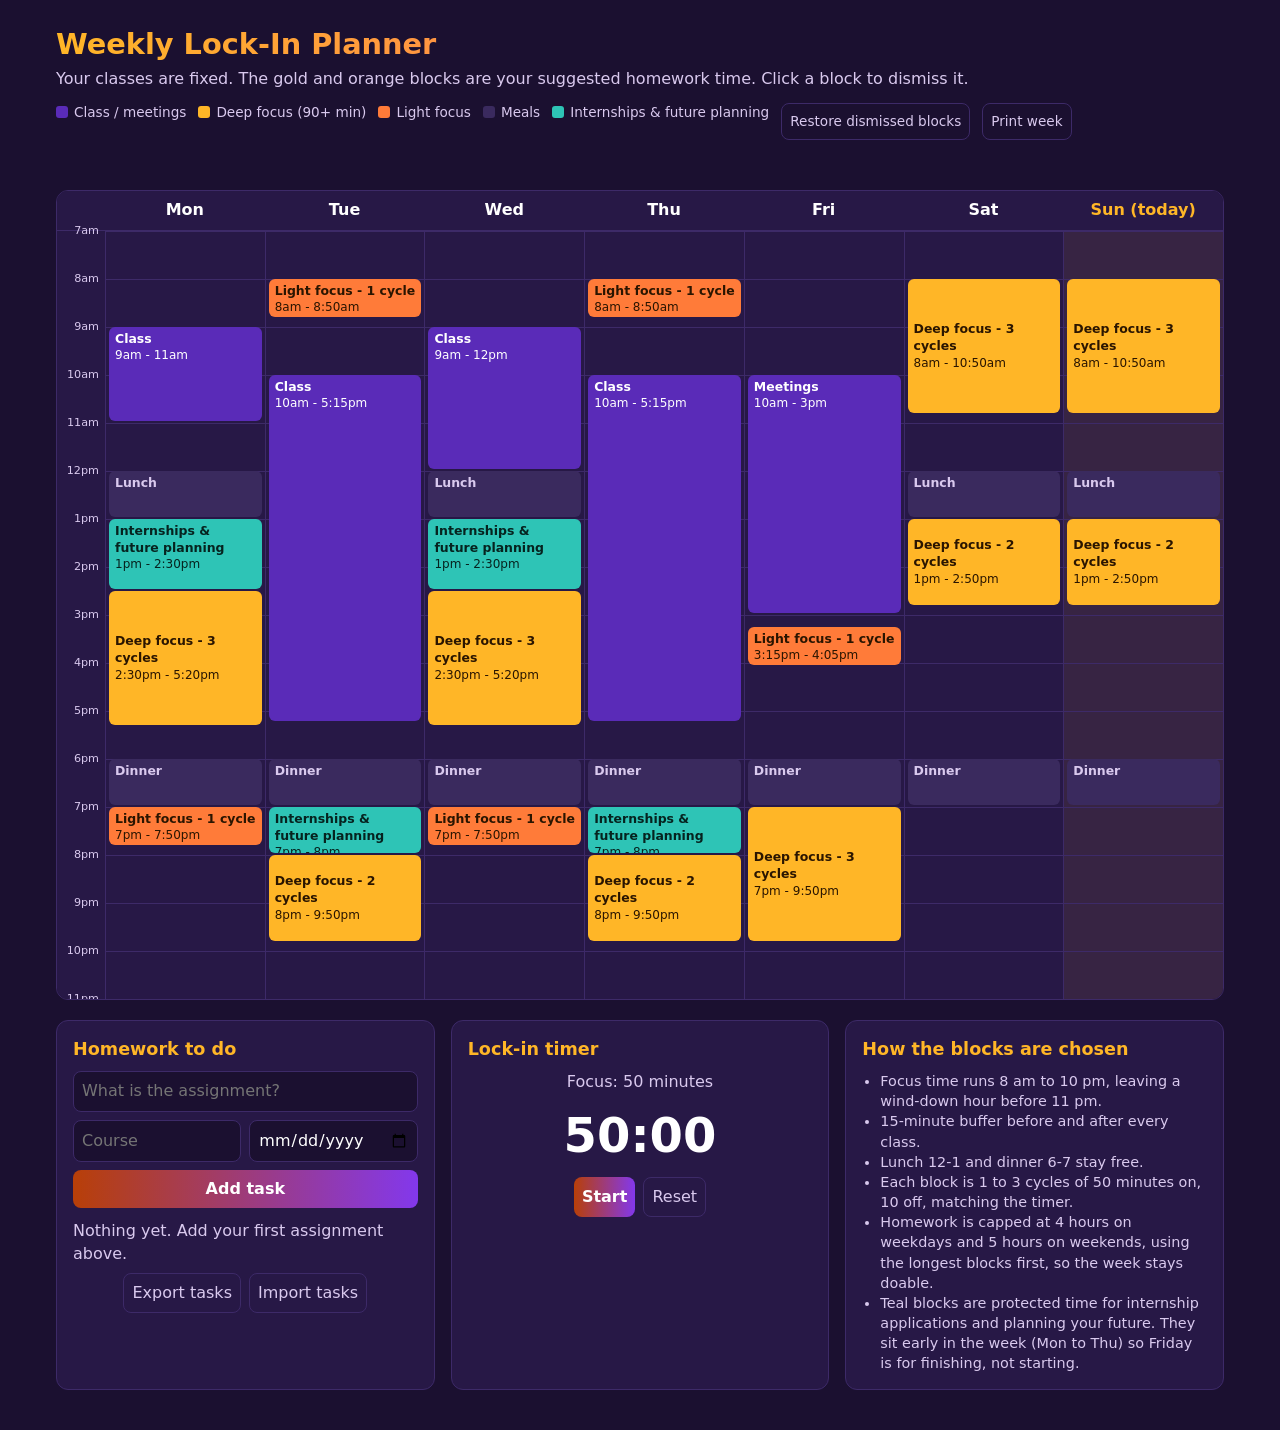
==== week-planner/index.html @ 3fe68243 "Add weekly lock-in planner with focus blocks, tasks, and timer Co-Authored-By: Claude Sonnet 5.5 <no" ====
<!doctype html>
<html lang="en">
<head>
<meta charset="utf-8">
<meta name="viewport" content="width=device-width, initial-scale=1">
<title>Weekly Lock-In Planner</title>
<style>
:root{
  --sun-gold:#ffb627; --sun-orange:#ff7b39; --sun-coral:#ff5177; --sun-purple:#8338ec;
  --bg:#1b1030; --panel:#271846; --line:#3d2a68;
  --text:#ffffff; --muted:#d9c9ee;
  --class:#5a2bb8; --meal:#3a2a5e; --career:#2ec4b6;
}
*{box-sizing:border-box}
body{margin:0;font-family:system-ui,-apple-system,Segoe UI,Roboto,sans-serif;background:var(--bg);color:var(--text);line-height:1.4}
header,main{max-width:1200px;margin:0 auto;padding:0 16px}
header{padding-top:24px;padding-bottom:8px}
h1{margin:0;font-size:1.8rem;background:linear-gradient(90deg,var(--sun-gold),var(--sun-coral));-webkit-background-clip:text;background-clip:text;color:transparent}
.sub{color:var(--muted);margin:4px 0 0}
.legend{display:flex;flex-wrap:wrap;gap:12px;margin:12px 0;font-size:.85rem;color:var(--muted)}
.legend span::before{content:"";display:inline-block;width:12px;height:12px;border-radius:3px;margin-right:6px;vertical-align:-1px}
.l-class::before{background:var(--class)} .l-deep::before{background:var(--sun-gold)} .l-light::before{background:var(--sun-orange)} .l-meal::before{background:var(--meal)} .l-career::before{background:var(--career)}
.scroll{overflow-x:auto;border:1px solid var(--line);border-radius:12px;background:var(--panel)}
.grid{display:grid;grid-template-columns:48px repeat(7,minmax(96px,1fr));min-width:760px}
.head{padding:8px 4px;text-align:center;font-weight:600;border-bottom:1px solid var(--line);background:var(--panel)}
.head.today{color:var(--sun-gold)}
.timecol,.day{position:relative}
.timecol div{position:absolute;right:6px;font-size:.7rem;color:var(--muted);transform:translateY(-50%)}
.day{border-left:1px solid var(--line);background-image:linear-gradient(var(--line) 1px,transparent 1px);background-size:100% 48px}
.day.today{background-color:rgba(255,182,39,.08)}
.blk{position:absolute;left:3px;right:3px;border-radius:6px;padding:3px 6px;font-size:.75rem;overflow:hidden}
.blk b{display:block;font-size:.78rem}
.class{background:var(--class);z-index:2}
.meal{background:var(--meal);color:var(--muted);z-index:1}
.career{background:var(--career);color:#06231f;z-index:2}
.sr{position:absolute;width:1px;height:1px;overflow:hidden;clip:rect(0 0 0 0);white-space:nowrap}
.focus{background:var(--sun-gold);color:#2a1500;cursor:pointer;z-index:1;border:0;text-align:left;font:inherit;font-size:.75rem}
.focus.light{background:var(--sun-orange)}
.focus:hover{outline:2px solid #fff}
.now{position:absolute;left:0;right:0;height:2px;background:var(--sun-coral);z-index:5}
.now::before{content:"";position:absolute;left:-4px;top:-3px;width:8px;height:8px;border-radius:50%;background:var(--sun-coral)}
.panels{display:grid;grid-template-columns:repeat(auto-fit,minmax(300px,1fr));gap:16px;margin:20px 0 40px}
.panel{background:var(--panel);border:1px solid var(--line);border-radius:12px;padding:16px}
.panel h2{margin:0 0 10px;font-size:1.1rem;color:var(--sun-gold)}
form.task{display:grid;grid-template-columns:1fr 1fr;gap:8px;margin-bottom:12px}
form.task input{width:100%}
form.task .wide{grid-column:1/-1}
input,button{font:inherit;padding:8px;border-radius:8px;border:1px solid var(--line);background:var(--bg);color:var(--text)}
button{cursor:pointer;background:linear-gradient(90deg,#b83f08,var(--sun-purple));border:0;font-weight:600}
button.ghost{background:transparent;border:1px solid var(--line);color:var(--muted);font-weight:400}
button:focus-visible,input:focus-visible,.focus:focus-visible{outline:3px solid #fff;outline-offset:2px}
ul{list-style:none;margin:0;padding:0}
li.t{display:flex;gap:8px;align-items:center;padding:8px 0;border-bottom:1px solid var(--line)}
li.t .info{flex:1}
li.t.done .name{text-decoration:line-through;color:var(--muted)}
li.t small{display:block;color:var(--muted)}
li.t.late small.due{color:var(--sun-coral)}
li.t button{padding:8px 12px;font-size:.85rem}
li.t input[type=checkbox]{width:22px;height:22px}
.timer{font-size:3rem;font-weight:700;text-align:center;font-variant-numeric:tabular-nums}
.timer-mode{text-align:center;color:var(--muted);margin-bottom:8px}
.row{display:flex;gap:8px;justify-content:center;flex-wrap:wrap;margin-top:8px}
.empty{color:var(--muted)}
.rules{color:var(--muted);font-size:.9rem;margin:0;padding-left:18px;list-style:disc}
@media (max-width:600px){form.task{grid-template-columns:1fr}}
@media print{
  @page{size:landscape;margin:10mm}
  body{background:#fff;color:#000}
  header .sub,.panels,.noprint{display:none}
  h1{color:#000;background:none}
  .scroll{border:0;overflow:visible;background:#fff}
  .grid{min-width:0;zoom:.62}
  .now{display:none}
  .head{background:#fff;color:#000}
  .timecol div{color:#000}
  .class{background:#c9b6f0;color:#000}.meal{background:#eee;color:#333}.career{background:#9ee6dd;color:#000}
  .focus{background:#ffd873;color:#000}.focus.light{background:#ffc79e}
  *{-webkit-print-color-adjust:exact;print-color-adjust:exact}
}
</style>
</head>
<body>
<header>
  <h1>Weekly Lock-In Planner</h1>
  <p class="sub">Your classes are fixed. The gold and orange blocks are your suggested homework time. Click a block to dismiss it.</p>
  <div class="legend">
    <span class="l-class">Class / meetings</span>
    <span class="l-deep">Deep focus (90+ min)</span>
    <span class="l-light">Light focus</span>
    <span class="l-meal">Meals</span>
    <span class="l-career">Internships &amp; future planning</span>
    <button class="ghost noprint" id="restore" type="button">Restore dismissed blocks</button>
    <button class="ghost noprint" onclick="window.print()" type="button">Print week</button>
  </div>
</header>

<main>
  <p class="noprint" id="undoMsg" role="status" style="color:var(--muted);margin:0 0 8px;min-height:1.4em"></p>
  <div class="scroll"><div class="grid" id="grid" role="group" aria-label="Weekly calendar"></div></div>

  <div class="panels">
    <section class="panel">
      <h2>Homework to do</h2>
      <form class="task" id="taskForm">
        <input class="wide" id="tName" placeholder="What is the assignment?" required maxlength="120" aria-label="Assignment">
        <input id="tCourse" placeholder="Course" maxlength="40" aria-label="Course">
        <input id="tDue" type="date" aria-label="Due date">
        <button class="wide" type="submit">Add task</button>
      </form>
      <ul id="tasks"></ul>
      <div class="row noprint">
        <button class="ghost" id="export" type="button">Export tasks</button>
        <button class="ghost" id="import" type="button">Import tasks</button>
        <input id="importFile" type="file" accept="application/json" hidden>
      </div>
    </section>

    <section class="panel">
      <h2>Lock-in timer</h2>
      <div class="timer-mode" id="mode">Focus: 50 minutes</div>
      <div class="timer" id="clock" role="timer" aria-live="off">50:00</div>
      <div class="sr" id="announce" aria-live="polite"></div>
      <div class="row">
        <button id="start" type="button">Start</button>
        <button class="ghost" id="reset" type="button">Reset</button>
      </div>
    </section>

    <section class="panel">
      <h2>How the blocks are chosen</h2>
      <ul class="rules">
        <li>Focus time runs 8 am to 10 pm, leaving a wind-down hour before 11 pm.</li>
        <li>15-minute buffer before and after every class.</li>
        <li>Lunch 12-1 and dinner 6-7 stay free.</li>
        <li>Each block is 1 to 3 cycles of 50 minutes on, 10 off, matching the timer.</li>
        <li>Homework is capped at 4 hours on weekdays and 5 hours on weekends, using the longest blocks first, so the week stays doable.</li>
        <li>Teal blocks are protected time for internship applications and planning your future. They sit early in the week (Mon to Thu) so Friday is for finishing, not starting.</li>
      </ul>
    </section>
  </div>
</main>

<script>
// ----- Config: edit these to change the schedule -----
const DAYS = ['Mon','Tue','Wed','Thu','Fri','Sat','Sun'];
const EVENTS = [
  {day:0, start:'09:00', end:'11:00', name:'Class'},
  {day:1, start:'10:00', end:'17:15', name:'Class'},
  {day:2, start:'09:00', end:'12:00', name:'Class'},
  {day:3, start:'10:00', end:'17:15', name:'Class'},
  {day:4, start:'10:00', end:'15:00', name:'Meetings'}
];
const MEALS = [{start:'12:00', end:'13:00', name:'Lunch'}, {start:'18:00', end:'19:00', name:'Dinner'}];
// Protected time for internship applications and planning ahead, early in the week so Friday is for finishing
const CAREER = [
  {day:0, start:'13:00', end:'14:30', name:'Internships & future planning'},
  {day:1, start:'19:00', end:'20:00', name:'Internships & future planning'},
  {day:2, start:'13:00', end:'14:30', name:'Internships & future planning'},
  {day:3, start:'19:00', end:'20:00', name:'Internships & future planning'}
];
const CFG = {
  gridStart:7*60, gridEnd:23*60,   // calendar drawn 7 am to 11 pm
  focusStart:8*60, focusEnd:22*60, // allowed focus window
  buffer:15, breakBetween:30,
  maxCycles:3,                     // each cycle = 50 min focus + 10 min break (matches the timer)
  capWeekday:240, capWeekend:300,  // max homework minutes per day
  deepAt:100
};
const PPM = 0.8; // pixels per minute (48px per hour)

// ----- Helpers -----
const $ = id => document.getElementById(id);
const toMin = t => { const [h,m] = t.split(':').map(Number); return h*60+m; };
const fmt = m => { const h=Math.floor(m/60), mm=m%60, ap=h>=12?'pm':'am'; return ((h+11)%12+1)+(mm?':'+String(mm).padStart(2,'0'):'')+ap; };
const y = m => (m-CFG.gridStart)*PPM;
const store = {
  get(k, d){ try{ const v = localStorage.getItem(k); return v ? JSON.parse(v) : d; }catch(e){ return d; } },
  set(k, v){ try{ localStorage.setItem(k, JSON.stringify(v)); }catch(e){} }
};
const todayIdx = () => (new Date().getDay()+6)%7;
const localDate = (d=new Date()) => d.getFullYear()+'-'+String(d.getMonth()+1).padStart(2,'0')+'-'+String(d.getDate()).padStart(2,'0');

// ----- Focus block suggestions -----
function focusBlocks(day){
  const busy = EVENTS.filter(e=>e.day===day).map(e=>[toMin(e.start)-CFG.buffer, toMin(e.end)+CFG.buffer])
    .concat(CAREER.filter(c=>c.day===day).map(c=>[toMin(c.start), toMin(c.end)]))
    .concat(MEALS.map(m=>[toMin(m.start), toMin(m.end)]))
    .sort((a,b)=>a[0]-b[0]);
  const gaps = []; let cur = CFG.focusStart;
  for(const [s,e] of busy){
    if(s>cur) gaps.push([cur, Math.min(s, CFG.focusEnd)]);
    cur = Math.max(cur, e);
  }
  if(cur<CFG.focusEnd) gaps.push([cur, CFG.focusEnd]);
  // Cut each gap into blocks of whole 50/10 cycles (a block of n cycles lasts n*60-10 minutes)
  const all = [];
  for(const [gs,ge] of gaps){
    let s = gs;
    for(;;){
      const cycles = Math.min(CFG.maxCycles, Math.floor((ge-s+10)/60));
      if(cycles<1) break;
      const e = s + cycles*60 - 10;
      all.push({day, start:s, end:e, cycles, id:day+'-'+s});
      s = e + CFG.breakBetween;
    }
  }
  // Keep the longest blocks until the daily cap is reached, so the week stays doable
  let budget = day>=5 ? CFG.capWeekend : CFG.capWeekday;
  const kept = [];
  for(const b of all.slice().sort((a,b)=>(b.end-b.start)-(a.end-a.start) || a.start-b.start)){
    const cycles = Math.min(b.cycles, Math.floor((budget+10)/60));   // shrink the last block to fit what is left
    if(cycles<1) continue;
    b.cycles = cycles; b.end = b.start + cycles*60 - 10;
    kept.push(b); budget -= b.end-b.start;
  }
  return kept.sort((a,b)=>a.start-b.start);
}

// ----- Render calendar -----
function render(){
  const grid = $('grid'), hidden = store.get('hiddenBlocks', []), today = todayIdx();
  const H = (CFG.gridEnd-CFG.gridStart)*PPM;
  grid.replaceChildren();
  const corner = document.createElement('div'); corner.className='head'; grid.append(corner);
  DAYS.forEach((d,i)=>{ const h=document.createElement('div'); h.className='head'+(i===today?' today':''); h.textContent=i===today?d+' (today)':d; grid.append(h); });

  const tc = document.createElement('div'); tc.className='timecol'; tc.style.height=H+'px';
  for(let m=CFG.gridStart; m<=CFG.gridEnd; m+=60){ const l=document.createElement('div'); l.style.top=y(m)+'px'; l.textContent=fmt(m); tc.append(l); }
  grid.append(tc);

  DAYS.forEach((d,i)=>{
    const col = document.createElement('div'); col.className='day'+(i===today?' today':''); col.style.height=H+'px';
    const add = (cls, s, e, title, sub, tag='div') => {
      const b = document.createElement(tag); b.className='blk '+cls;
      b.style.top=y(s)+'px'; b.style.height=Math.max(y(e)-y(s)-2, 14)+'px';
      const t = document.createElement('b'); t.textContent=title; b.append(t);
      if(sub){ b.append(document.createTextNode(sub)); }
      col.append(b); return b;
    };
    MEALS.forEach(m=>add('meal', toMin(m.start), toMin(m.end), m.name));
    EVENTS.filter(e=>e.day===i).forEach(e=>add('class', toMin(e.start), toMin(e.end), e.name, fmt(toMin(e.start))+' - '+fmt(toMin(e.end))));
    CAREER.filter(c=>c.day===i).forEach(c=>add('career', toMin(c.start), toMin(c.end), c.name, fmt(toMin(c.start))+' - '+fmt(toMin(c.end))));
    focusBlocks(i).filter(b=>!hidden.includes(b.id)).forEach(b=>{
      const deep = b.end-b.start >= CFG.deepAt;
      const label = (deep?'Deep focus':'Light focus')+' - '+b.cycles+(b.cycles>1?' cycles':' cycle');
      const el = add('focus'+(deep?'':' light'), b.start, b.end, label, fmt(b.start)+' - '+fmt(b.end), 'button');
      el.type='button'; el.title='Click to dismiss this block';
      el.setAttribute('aria-label', label+', '+DAYS[i]+' '+fmt(b.start)+' to '+fmt(b.end)+'. Activate to dismiss.');
      el.onclick = () => {
        store.set('hiddenBlocks', hidden.concat(b.id)); render();
        const msg = $('undoMsg'); msg.textContent = 'Dismissed '+DAYS[i]+' '+fmt(b.start)+'. ';
        const u = document.createElement('button'); u.type='button'; u.className='ghost'; u.textContent='Undo';
        u.onclick = () => { store.set('hiddenBlocks', hidden); render(); $('undoMsg').textContent=''; };
        msg.append(u);
      };
    });
    if(i===today){ const n=document.createElement('div'); n.className='now'; n.id='nowLine'; col.append(n); }
    grid.append(col);
  });
  placeNow();
}
function placeNow(){
  const n = $('nowLine'); if(!n) return;
  const d = new Date(), m = d.getHours()*60+d.getMinutes();
  if(m<CFG.gridStart || m>CFG.gridEnd){ n.style.display='none'; return; }
  n.style.display='block'; n.style.top=y(m)+'px';
}
$('restore').onclick = () => { store.set('hiddenBlocks', []); $('undoMsg').textContent=''; render(); };
setInterval(placeNow, 60000);

// ----- Tasks -----
let tasks = store.get('tasks', []);
if(!Array.isArray(tasks)) tasks = [];
tasks = tasks.filter(t => t && typeof t.name==='string').map(t => ({name:t.name, course:String(t.course||''), due:String(t.due||''), done:!!t.done}));
function saveTasks(){ store.set('tasks', tasks); renderTasks(); }
function renderTasks(){
  const ul = $('tasks'); ul.replaceChildren();
  if(!tasks.length){ const li=document.createElement('li'); li.className='empty'; li.textContent='Nothing yet. Add your first assignment above.'; ul.append(li); return; }
  const todayStr = localDate();
  const sorted = tasks.slice().sort((a,b)=> (a.done-b.done) || (a.due||'9999').localeCompare(b.due||'9999'));
  for(const t of sorted){
    const li = document.createElement('li'); li.className='t'+(t.done?' done':'')+(!t.done && t.due && t.due<todayStr?' late':'');
    const cb = document.createElement('input'); cb.type='checkbox'; cb.checked=t.done; cb.setAttribute('aria-label','Mark done: '+t.name);
    cb.onchange = () => { t.done = cb.checked; saveTasks(); };
    const info = document.createElement('div'); info.className='info';
    const nm = document.createElement('span'); nm.className='name'; nm.textContent=t.name;
    const sm = document.createElement('small'); sm.className='due';
    sm.textContent = [t.course, t.due ? 'Due '+new Date(t.due+'T00:00').toLocaleDateString(undefined,{weekday:'short',month:'short',day:'numeric'}) : ''].filter(Boolean).join(' - ');
    info.append(nm, sm);
    const del = document.createElement('button'); del.type='button'; del.className='ghost'; del.textContent='Delete'; del.setAttribute('aria-label','Delete '+t.name);
    del.onclick = () => { tasks = tasks.filter(x=>x!==t); saveTasks(); };
    li.append(cb, info, del); ul.append(li);
  }
}
$('taskForm').onsubmit = e => {
  e.preventDefault();
  tasks.push({name:$('tName').value.trim(), course:$('tCourse').value.trim(), due:$('tDue').value, done:false});
  e.target.reset(); saveTasks();
};
$('export').onclick = () => {
  const a = document.createElement('a');
  a.href = URL.createObjectURL(new Blob([JSON.stringify(tasks,null,2)],{type:'application/json'}));
  a.download = 'planner-tasks.json'; document.body.append(a); a.click(); a.remove();
  setTimeout(() => URL.revokeObjectURL(a.href), 1000);
};
$('import').onclick = () => $('importFile').click();
$('importFile').onchange = e => {
  const f = e.target.files[0]; if(!f) return;
  if(tasks.length && !confirm('Importing replaces your current '+tasks.length+' task(s). Continue?')){ e.target.value=''; return; }
  f.text().then(txt => {
    const data = JSON.parse(txt);
    if(!Array.isArray(data)) throw 0;
    tasks = data.filter(t=>t && typeof t.name==='string').map(t=>({name:t.name.slice(0,120), course:String(t.course||'').slice(0,40), due:/^\d{4}-\d\d-\d\d$/.test(t.due)?t.due:'', done:!!t.done}));
    saveTasks();
  }).catch(()=>alert('That file is not a valid task export.'));
  e.target.value='';
};

// ----- Timer (50 focus / 10 break) -----
const FOCUS = 50*60, BREAK = 10*60;
let mode='focus', left=FOCUS, tick=null, endAt=0, audio=null;
function drawTimer(){
  const t = String(Math.floor(left/60)).padStart(2,'0')+':'+String(left%60).padStart(2,'0');
  $('clock').textContent = t;
  $('mode').textContent = mode==='focus' ? 'Focus: 50 minutes' : 'Break: 10 minutes';
  document.title = tick ? t+' '+(mode==='focus'?'Focus':'Break')+' - Lock-In Planner' : 'Weekly Lock-In Planner';
}
function beep(){
  try{
    audio = audio || new AudioContext();
    const o = audio.createOscillator(), g = audio.createGain();
    o.connect(g); g.connect(audio.destination); g.gain.value = 0.1; o.frequency.value = 880;
    o.start(); o.stop(audio.currentTime+0.4);
  }catch(e){}
}
$('start').onclick = () => {
  if(tick){ clearInterval(tick); tick=null; $('start').textContent='Start'; drawTimer(); return; }
  try{ audio = audio || new AudioContext(); }catch(e){}   // created on a click so browsers allow sound
  $('start').textContent='Pause';
  endAt = Date.now() + left*1000;                          // end time, so background tabs stay accurate
  tick = setInterval(()=>{
    left = Math.max(0, Math.ceil((endAt-Date.now())/1000));
    if(left===0){
      mode = mode==='focus'?'break':'focus'; left = mode==='focus'?FOCUS:BREAK; endAt = Date.now()+left*1000;
      beep(); $('announce').textContent = mode==='focus' ? 'Break over. Focus time.' : 'Focus done. Take a 10 minute break.';
    }
    drawTimer();
  }, 250);
};
$('reset').onclick = () => { clearInterval(tick); tick=null; mode='focus'; left=FOCUS; $('start').textContent='Start'; drawTimer(); };

render(); renderTasks(); drawTimer();
</script>
</body>
</html>
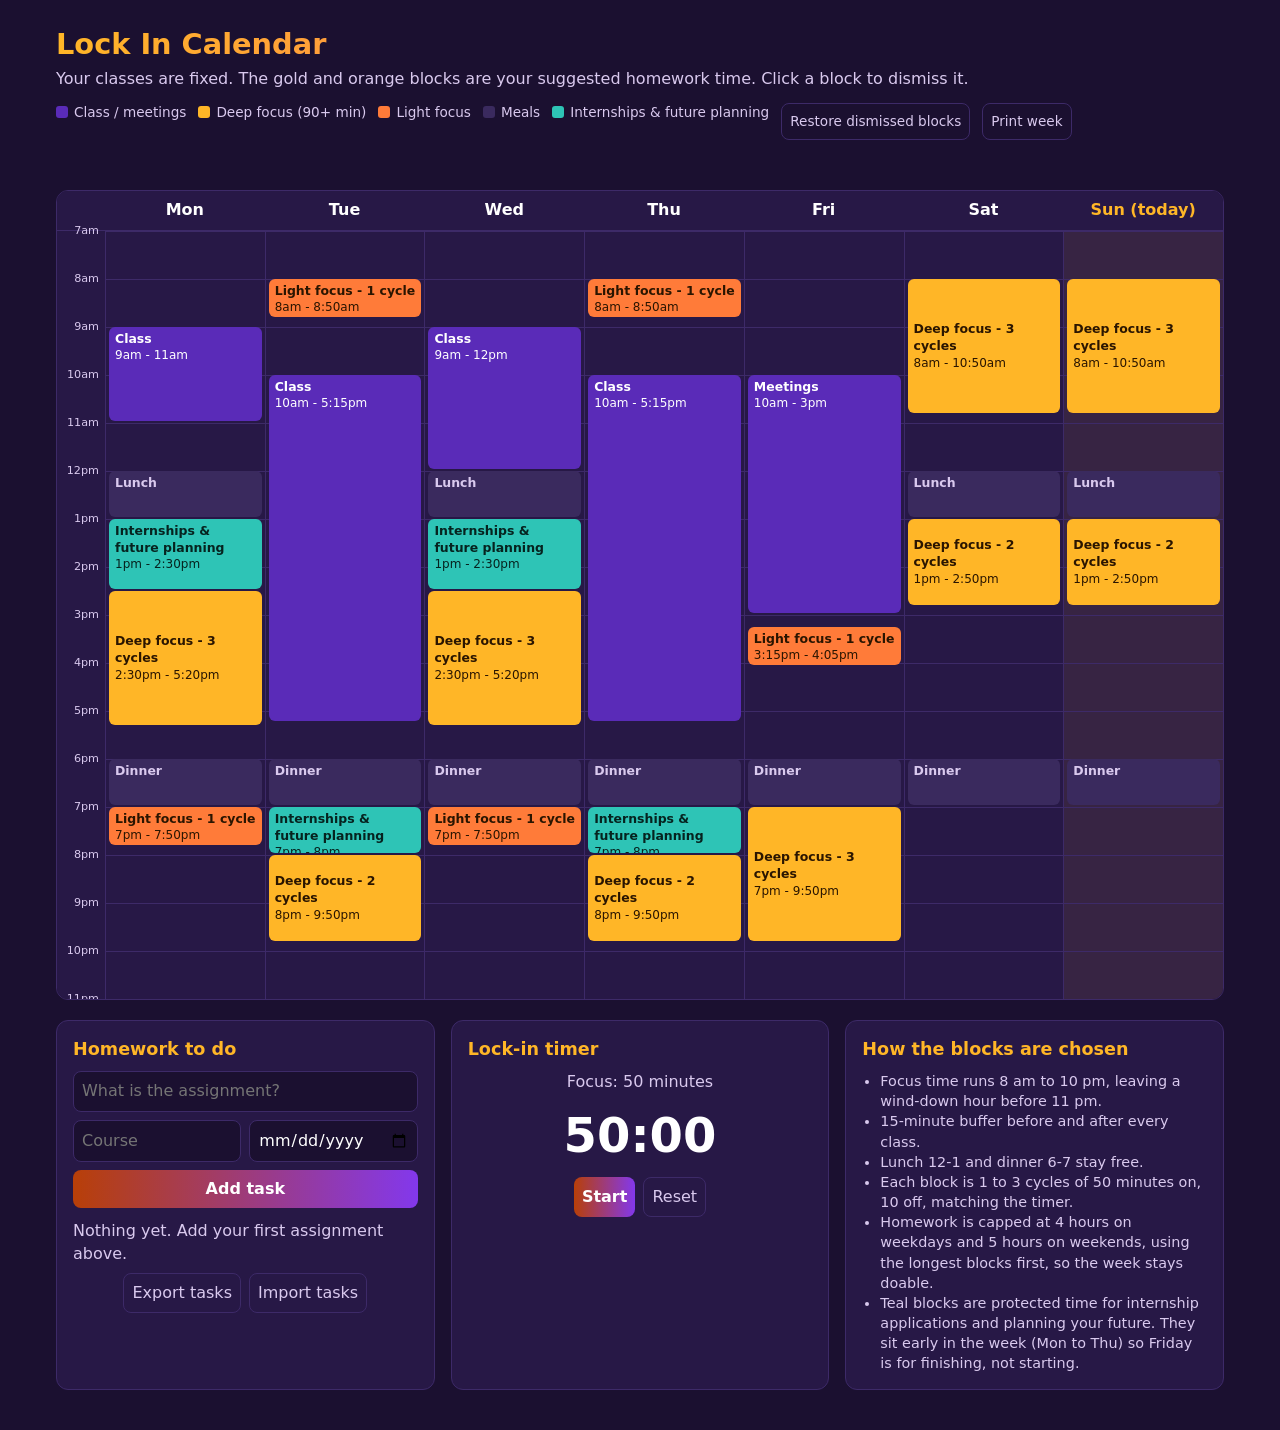
==== commit dae67aca: "Rename planner to Lock In Calendar Co-Authored-By: Claude Sonnet 5.5 <noreply@anthropic.com>" ====
--- a/week-planner/index.html
+++ b/week-planner/index.html
@@ -3,7 +3,7 @@
 <head>
 <meta charset="utf-8">
 <meta name="viewport" content="width=device-width, initial-scale=1">
-<title>Weekly Lock-In Planner</title>
+<title>Lock In Calendar</title>
 <style>
 :root{
   --sun-gold:#ffb627; --sun-orange:#ff7b39; --sun-coral:#ff5177; --sun-purple:#8338ec;
@@ -81,7 +81,7 @@
 </head>
 <body>
 <header>
-  <h1>Weekly Lock-In Planner</h1>
+  <h1>Lock In Calendar</h1>
   <p class="sub">Your classes are fixed. The gold and orange blocks are your suggested homework time. Click a block to dismiss it.</p>
   <div class="legend">
     <span class="l-class">Class / meetings</span>
@@ -323,7 +323,7 @@
   const t = String(Math.floor(left/60)).padStart(2,'0')+':'+String(left%60).padStart(2,'0');
   $('clock').textContent = t;
   $('mode').textContent = mode==='focus' ? 'Focus: 50 minutes' : 'Break: 10 minutes';
-  document.title = tick ? t+' '+(mode==='focus'?'Focus':'Break')+' - Lock-In Planner' : 'Weekly Lock-In Planner';
+  document.title = tick ? t+' '+(mode==='focus'?'Focus':'Break')+' - Lock In Calendar' : 'Lock In Calendar';
 }
 function beep(){
   try{
